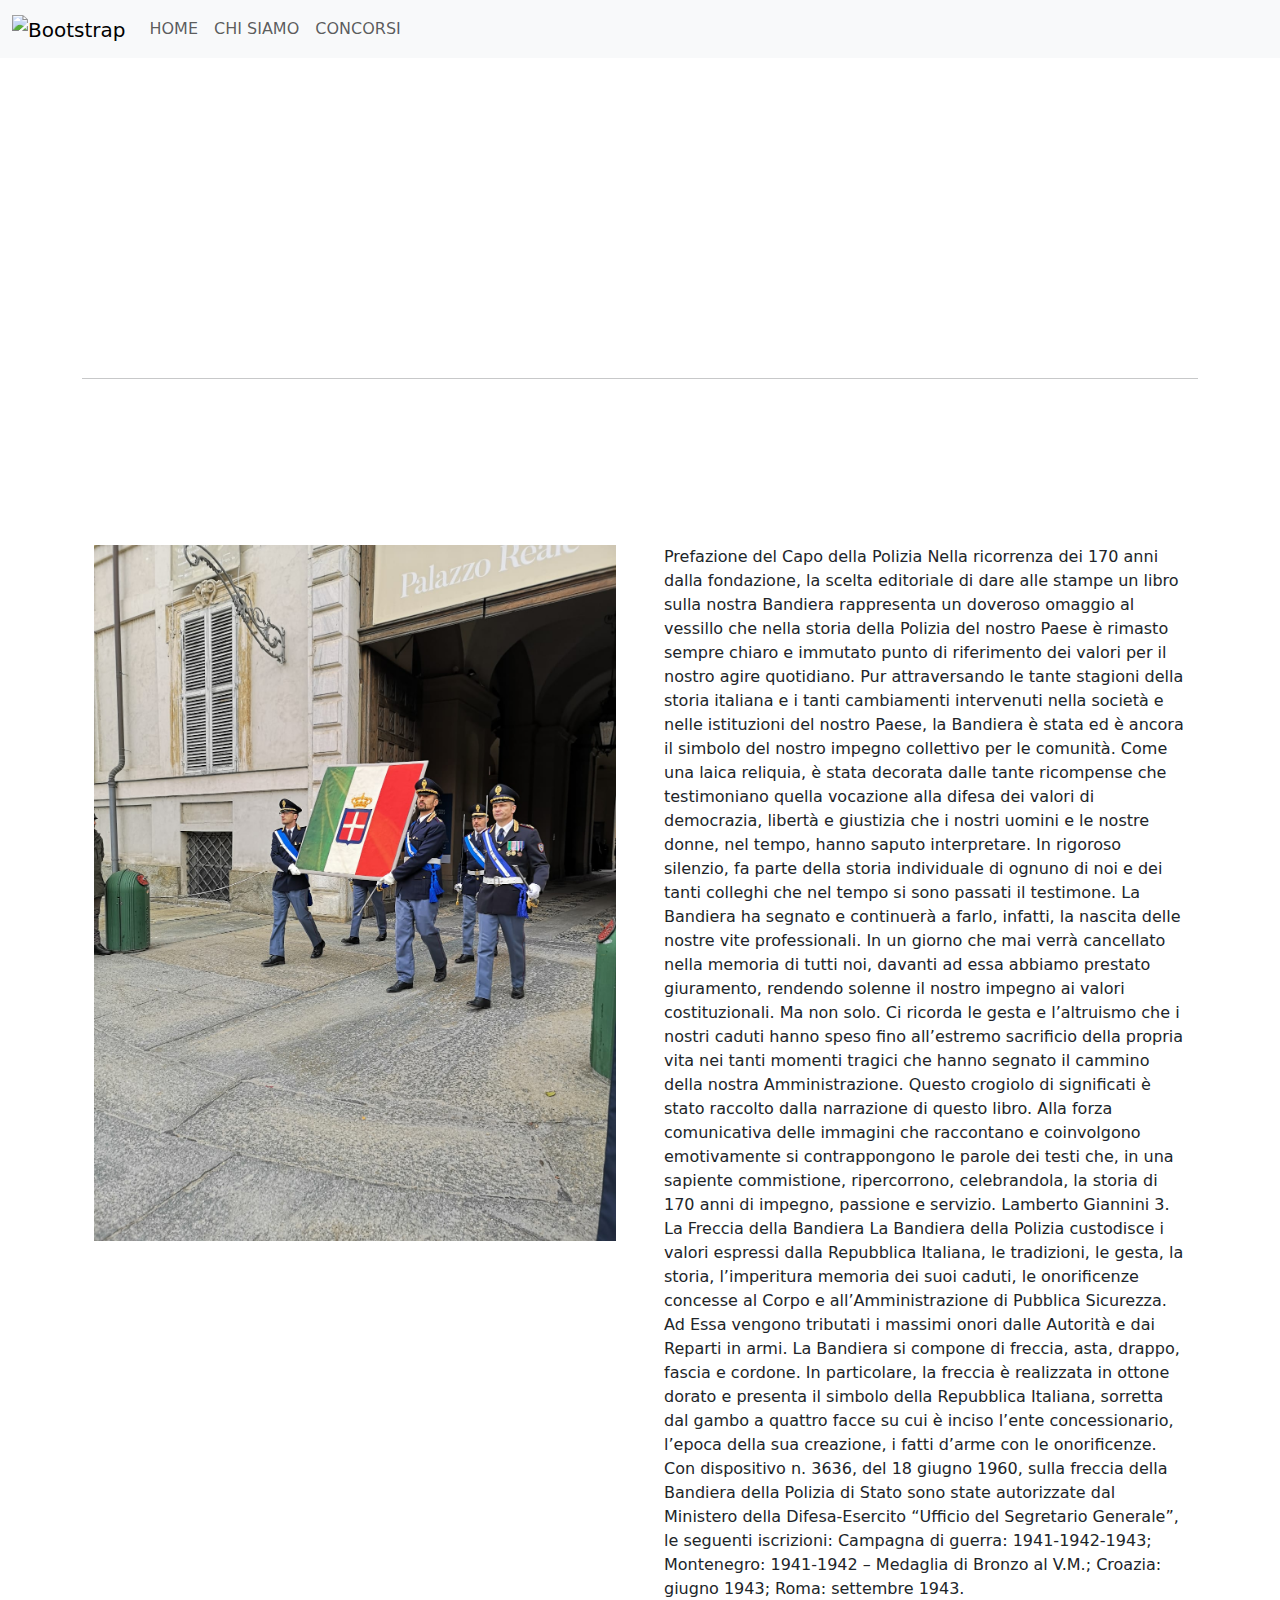
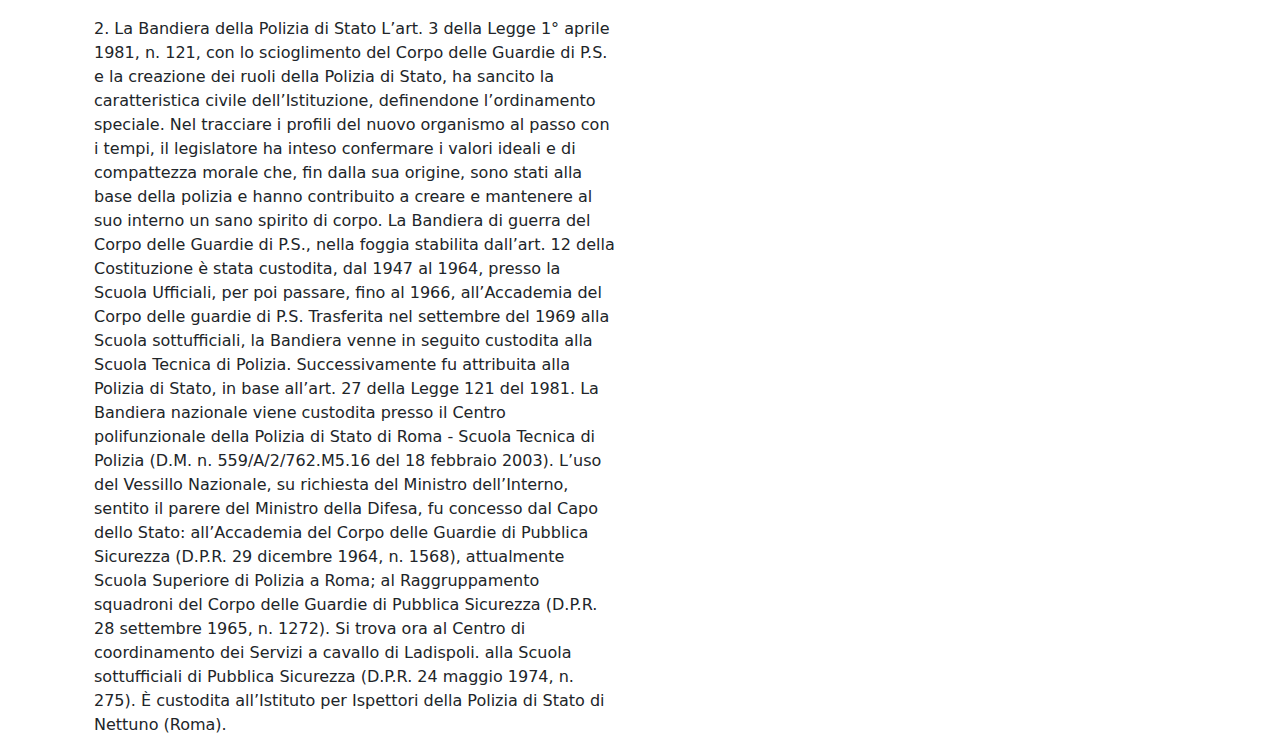
==== docs/chisiamo.html @ 99123ee3 "Add files via upload" ====
<!DOCTYPE html>
<html>
<head>
    <meta charset='utf-8'>
    <meta http-equiv='X-UA-Compatible' content='IE=edge'>
    <title>Questura di ROMA - IMPERIUM RP</title>
    <link rel="shortcut icon" href="scr/img/logo-removebg-preview.png" type="image/x-icon">
    <meta name='viewport' content='width=device-width, initial-scale=1'>
    <link href="https://cdn.jsdelivr.net/npm/bootstrap@5.3.3/dist/css/bootstrap.min.css" rel="stylesheet" integrity="sha384-QWTKZyjpPEjISv5WaRU9OFeRpok6YctnYmDr5pNlyT2bRjXh0JMhjY6hW+ALEwIH" crossorigin="anonymous">
    <link rel='stylesheet' type='text/css' media='screen' href='/scr/css/style.css'>
</head>
<header>
    <nav class="navbar navbar-expand-lg bg-body-tertiary">
        <div class="container-fluid">
          <a class="navbar-brand" href="index.html">
            <img src="/scr/img/logo-removebg-preview.png" alt="Bootstrap" width="60" height="60">
          </a>
          <button class="navbar-toggler" type="button" data-bs-toggle="collapse" data-bs-target="#navbarNav" aria-controls="navbarNav" aria-expanded="false" aria-label="Toggle navigation">
            <span class="navbar-toggler-icon"></span>
          </button>
          <div class="collapse navbar-collapse" id="navbarNav">
            <ul class="navbar-nav">
              <li class="nav-item">
                <a class="nav-link" href="index.html">HOME</a>
              </li>
              <li class="nav-item">
                <a class="nav-link" href="chisiamo.html">CHI SIAMO</a>
              </li>
              <li class="nav-item">
                <a class="nav-link" href="concorsi.html">CONCORSI</a>
              </li>
              
            </ul>
          </div>
        </div>
      </nav>
</header>
<body>
    <div class="parallax1">
        <div class="container">
            <h1 class="text-center" style="padding-top: 160px; color: white;">POLIZIA DI STATO <br><br> CHI SIAMO</h1>
            <hr class="hr">
        </div>
    </div>

    <div class="container" style="padding-top: 150px;">
        <div class="row">
            <div class="col-md-6">
                <div class="container d-flex justify-content-start" data-aos="fade-in">
                    <img src="scr/img/Untitled.png" height="550" width="550" class="img-fluid" alt="...">
                </div>
            </div>
            <div class="col-md-6">
                <div class="container text-start" data-aos="fade-right">
                    <p class="p" id="p">
                      Prefazione del Capo della Polizia Nella ricorrenza dei 170 anni dalla fondazione, la scelta editoriale di dare alle stampe un libro sulla nostra Bandiera rappresenta un doveroso omaggio al vessillo che nella storia della Polizia del nostro Paese è rimasto sempre chiaro e immutato punto di riferimento dei valori per il nostro agire quotidiano. Pur attraversando le tante stagioni della storia italiana e i tanti cambiamenti intervenuti nella società e nelle istituzioni del nostro Paese, la Bandiera è stata ed è ancora il simbolo del nostro impegno collettivo per le comunità. Come una laica reliquia, è stata decorata dalle tante ricompense che testimoniano quella vocazione alla difesa dei valori di democrazia, libertà e giustizia che i nostri uomini e le nostre donne, nel tempo, hanno saputo interpretare. In rigoroso silenzio, fa parte della storia individuale di ognuno di noi e dei tanti colleghi che nel tempo si sono passati il testimone. La Bandiera ha segnato e continuerà a farlo, infatti, la nascita delle nostre vite professionali. In un giorno che mai verrà cancellato nella memoria di tutti noi, davanti ad essa abbiamo prestato giuramento, rendendo solenne il nostro impegno ai valori costituzionali. Ma non solo. Ci ricorda le gesta e l’altruismo che i nostri caduti hanno speso fino all’estremo sacrificio della propria vita nei tanti momenti tragici che hanno segnato il cammino della nostra Amministrazione. Questo crogiolo di significati è stato raccolto dalla narrazione di questo libro. Alla forza comunicativa delle immagini che raccontano e coinvolgono emotivamente si contrappongono le parole dei testi che, in una sapiente commistione, ripercorrono, celebrandola, la storia di 170 anni di impegno, passione e servizio. Lamberto Giannini 3. La Freccia della Bandiera La Bandiera della Polizia custodisce i valori espressi dalla Repubblica Italiana, le tradizioni, le gesta, la storia, l’imperitura memoria dei suoi caduti, le onorificenze concesse al Corpo e all’Amministrazione di Pubblica Sicurezza. Ad Essa vengono tributati i massimi onori dalle Autorità e dai Reparti in armi. La Bandiera si compone di freccia, asta, drappo, fascia e cordone. In particolare, la freccia è realizzata in ottone dorato e presenta il simbolo della Repubblica Italiana, sorretta dal gambo a quattro facce su cui è inciso l’ente concessionario, l’epoca della sua creazione, i fatti d’arme con le onorificenze. Con dispositivo n. 3636, del 18 giugno 1960, sulla freccia della Bandiera della Polizia di Stato sono state autorizzate dal Ministero della Difesa-Esercito “Ufficio del Segretario Generale”, le seguenti iscrizioni: Campagna di guerra: 1941-1942-1943; Montenegro: 1941-1942 – Medaglia di Bronzo al V.M.; Croazia: giugno 1943; Roma: settembre 1943.
                    </p>
                </div>
            </div>
        </div>
    </div>
    <div class="container">
        <div class="row">
            <div class="col-md-6">
                <div class="container d-flex justify-content-start" data-aos="fade-in">
                    2. La Bandiera della Polizia di Stato
L’art. 3 della Legge 1° aprile 1981, n. 121, con lo scioglimento del Corpo delle Guardie di P.S. e la creazione dei ruoli della Polizia di Stato, ha sancito la caratteristica civile dell’Istituzione, definendone l’ordinamento speciale. Nel tracciare i profili del nuovo organismo al passo con i tempi, il legislatore ha inteso confermare i valori ideali e di compattezza morale che, fin dalla sua origine, sono stati alla base della polizia e hanno contribuito a creare e mantenere al suo interno un sano spirito di corpo. La Bandiera di guerra del Corpo delle Guardie di P.S., nella foggia stabilita dall’art. 12 della Costituzione è stata custodita, dal 1947 al 1964, presso la Scuola Ufficiali, per poi passare, fino al 1966, all’Accademia del Corpo delle guardie di P.S. Trasferita nel settembre del 1969 alla Scuola sottufficiali, la Bandiera venne in seguito custodita alla Scuola Tecnica di Polizia. Successivamente fu attribuita alla Polizia di Stato, in base all’art. 27 della Legge 121 del 1981. La Bandiera nazionale viene custodita presso il Centro polifunzionale della Polizia di Stato di Roma - Scuola Tecnica di Polizia (D.M. n. 559/A/2/762.M5.16 del 18 febbraio 2003). L’uso del Vessillo Nazionale, su richiesta del Ministro dell’Interno, sentito il parere del Ministro della Difesa, fu concesso dal Capo dello Stato:
all’Accademia del Corpo delle Guardie di Pubblica Sicurezza (D.P.R. 29 dicembre 1964, n. 1568), attualmente Scuola Superiore di Polizia a Roma;
al Raggruppamento squadroni del Corpo delle Guardie di Pubblica Sicurezza (D.P.R. 28 settembre 1965, n. 1272). Si trova ora al Centro di coordinamento dei Servizi a cavallo di Ladispoli.
alla Scuola sottufficiali di Pubblica Sicurezza (D.P.R. 24 maggio 1974, n. 275). È custodita all’Istituto per Ispettori della Polizia di Stato di Nettuno (Roma).
                </div>
            </div>
            </div>
        </div>
    </div>

    
    <script src="https://cdn.jsdelivr.net/npm/bootstrap@5.3.3/dist/js/bootstrap.bundle.min.js" integrity="sha384-YvpcrYf0tY3lHB60NNkmXc5s9fDVZLESaAA55NDzOxhy9GkcIdslK1eN7N6jIeHz" crossorigin="anonymous"></script>
</body>
</html>
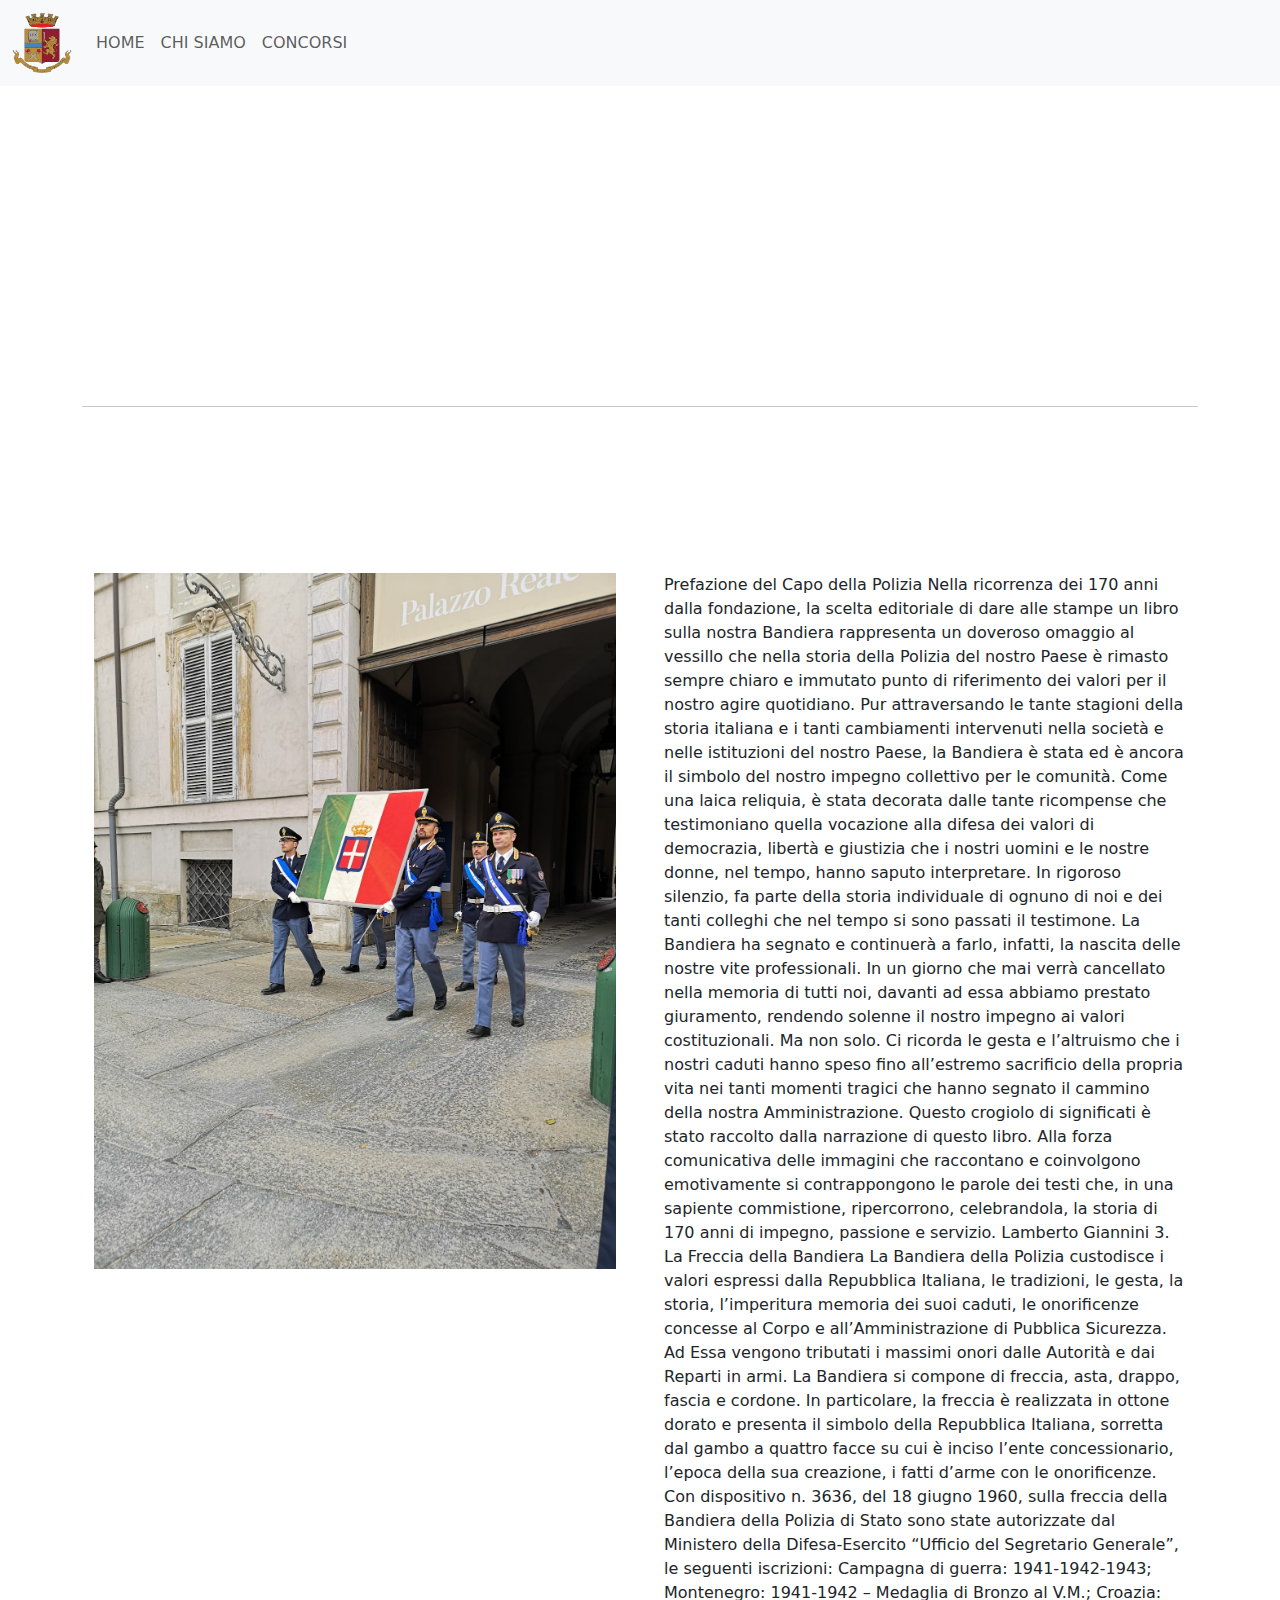
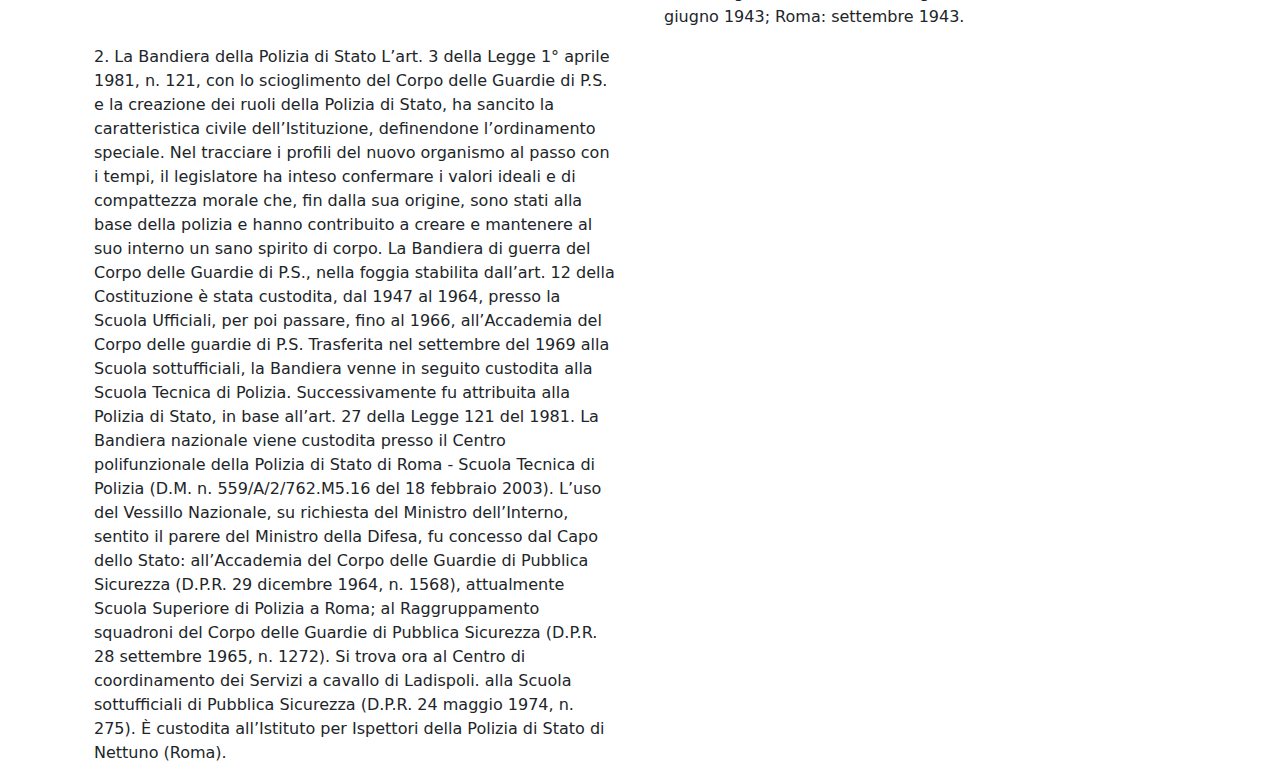
==== commit 39270f56: "Add files via upload" ====
--- a/docs/chisiamo.html
+++ b/docs/chisiamo.html
@@ -13,7 +13,7 @@
     <nav class="navbar navbar-expand-lg bg-body-tertiary">
         <div class="container-fluid">
           <a class="navbar-brand" href="index.html">
-            <img src="/scr/img/logo-removebg-preview.png" alt="Bootstrap" width="60" height="60">
+            <img src="scr/img/logo-removebg-preview.png" alt="Bootstrap" width="60" height="60">
           </a>
           <button class="navbar-toggler" type="button" data-bs-toggle="collapse" data-bs-target="#navbarNav" aria-controls="navbarNav" aria-expanded="false" aria-label="Toggle navigation">
             <span class="navbar-toggler-icon"></span>
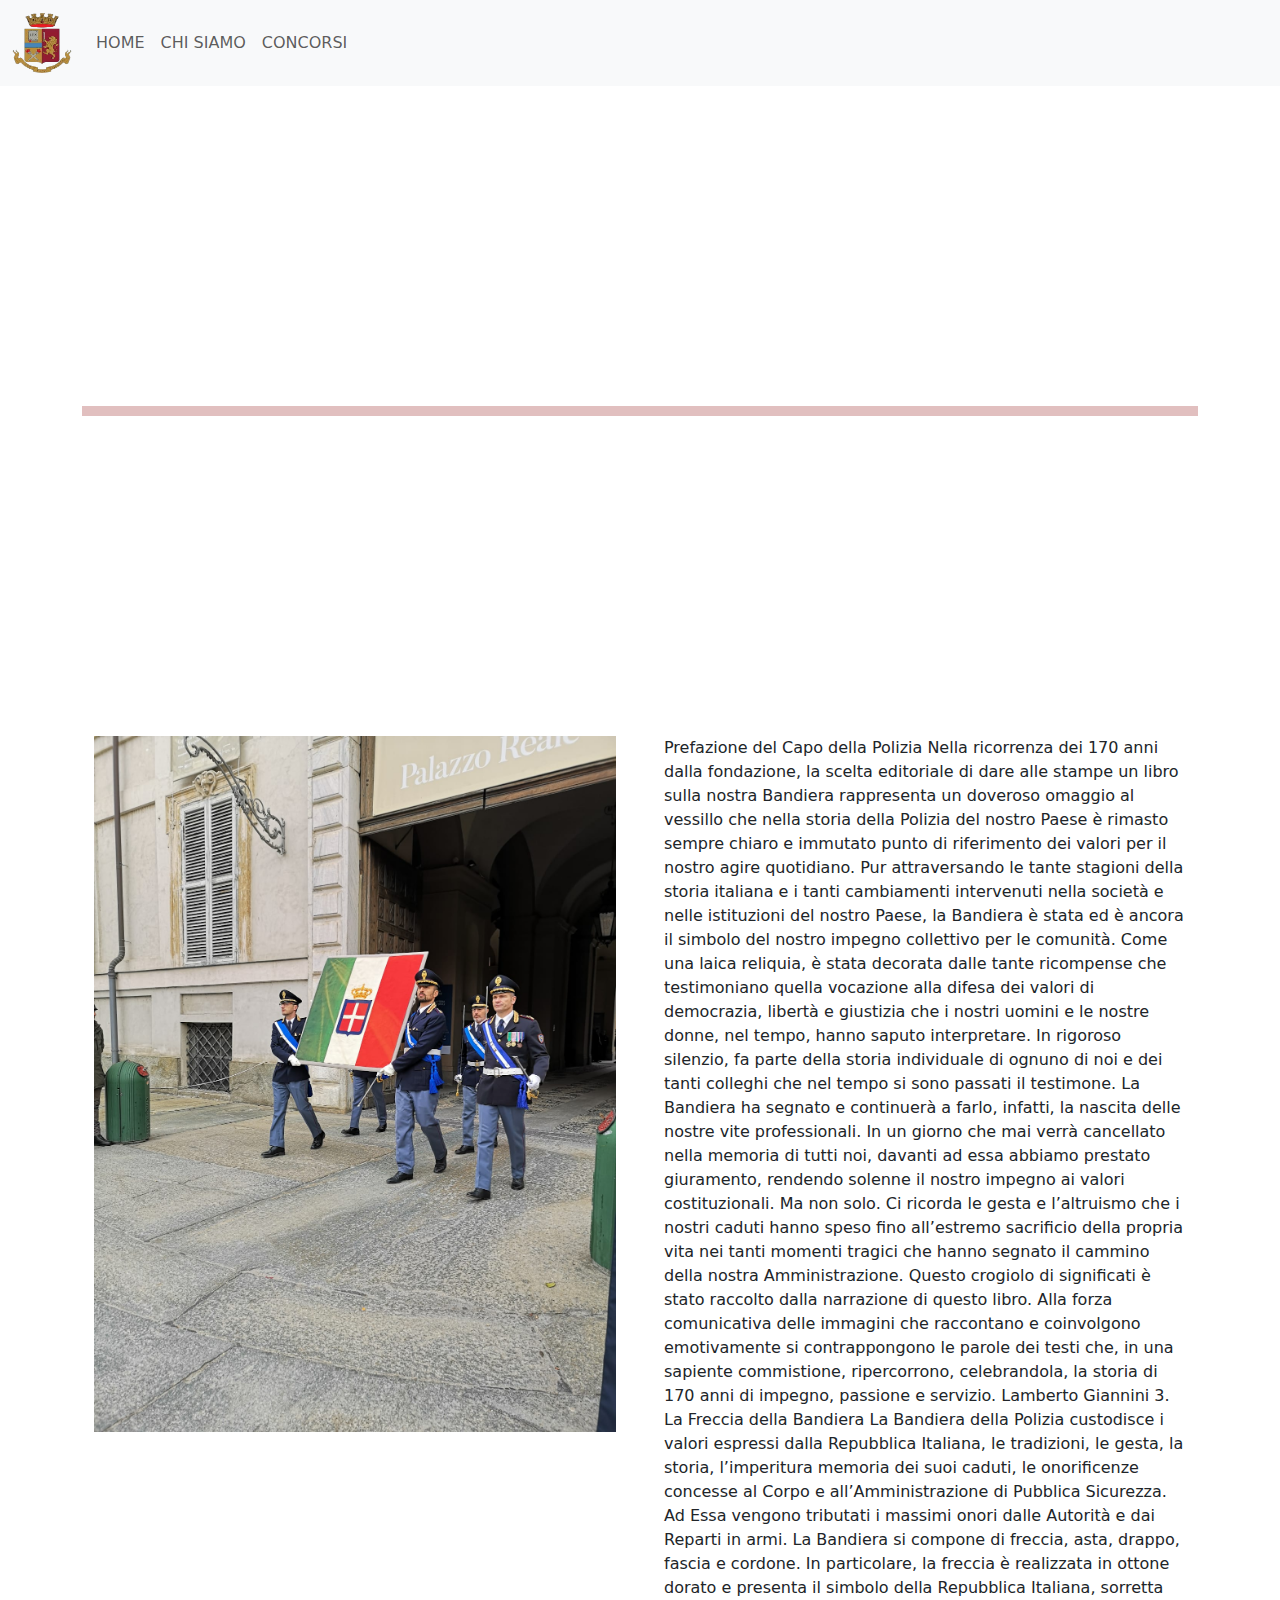
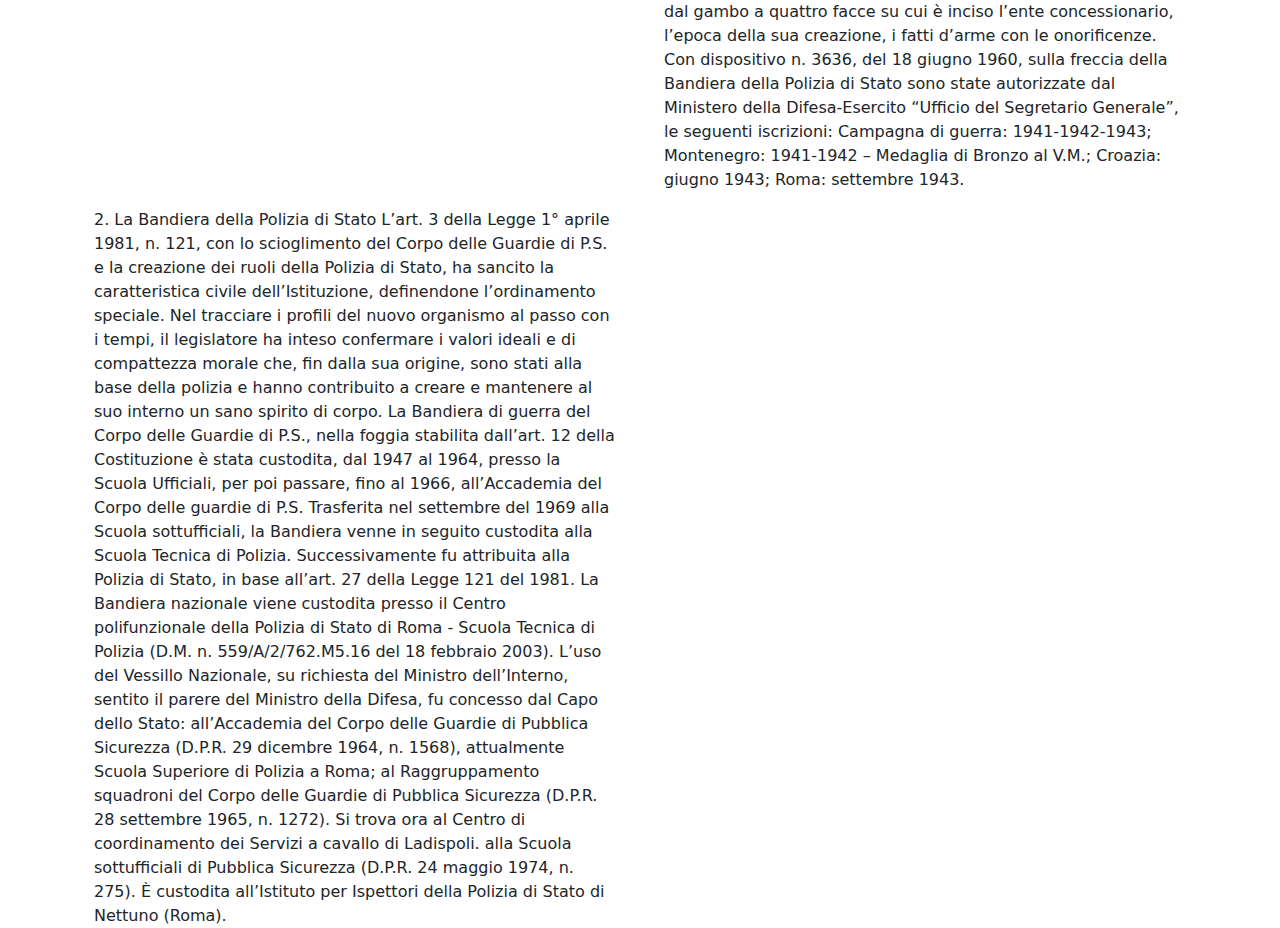
==== commit a159d0a2: "Add files via upload" ====
--- a/docs/chisiamo.html
+++ b/docs/chisiamo.html
@@ -7,7 +7,7 @@
     <link rel="shortcut icon" href="scr/img/logo-removebg-preview.png" type="image/x-icon">
     <meta name='viewport' content='width=device-width, initial-scale=1'>
     <link href="https://cdn.jsdelivr.net/npm/bootstrap@5.3.3/dist/css/bootstrap.min.css" rel="stylesheet" integrity="sha384-QWTKZyjpPEjISv5WaRU9OFeRpok6YctnYmDr5pNlyT2bRjXh0JMhjY6hW+ALEwIH" crossorigin="anonymous">
-    <link rel='stylesheet' type='text/css' media='screen' href='/scr/css/style.css'>
+    <link rel='stylesheet' type='text/css' media='screen' href='scr/css/style.css'>
 </head>
 <header>
     <nav class="navbar navbar-expand-lg bg-body-tertiary">
--- a/docs/scr/css/style.css
+++ b/docs/scr/css/style.css
@@ -0,0 +1,33 @@
+*
+{
+    margin: 0;
+    padding: 0;
+
+    scroll-behavior: smooth;
+}
+
+.parallax1
+{
+    background-image: url("scr/img/bg2.jpg");
+  
+    min-height: 500px;
+  
+    background-attachment: fixed;
+    background-position: center;
+    background-repeat: no-repeat;
+    background-size: cover;
+}
+
+.hr
+{
+    color: rgb(255, 0, 0);
+    background-color: rgb(134, 0, 0);
+    height: 10px;
+    border: 2px solid transparent;
+}
+
+.btn
+{
+    padding:  15px 15px 15px 15px;
+    border-radius: 20px;
+}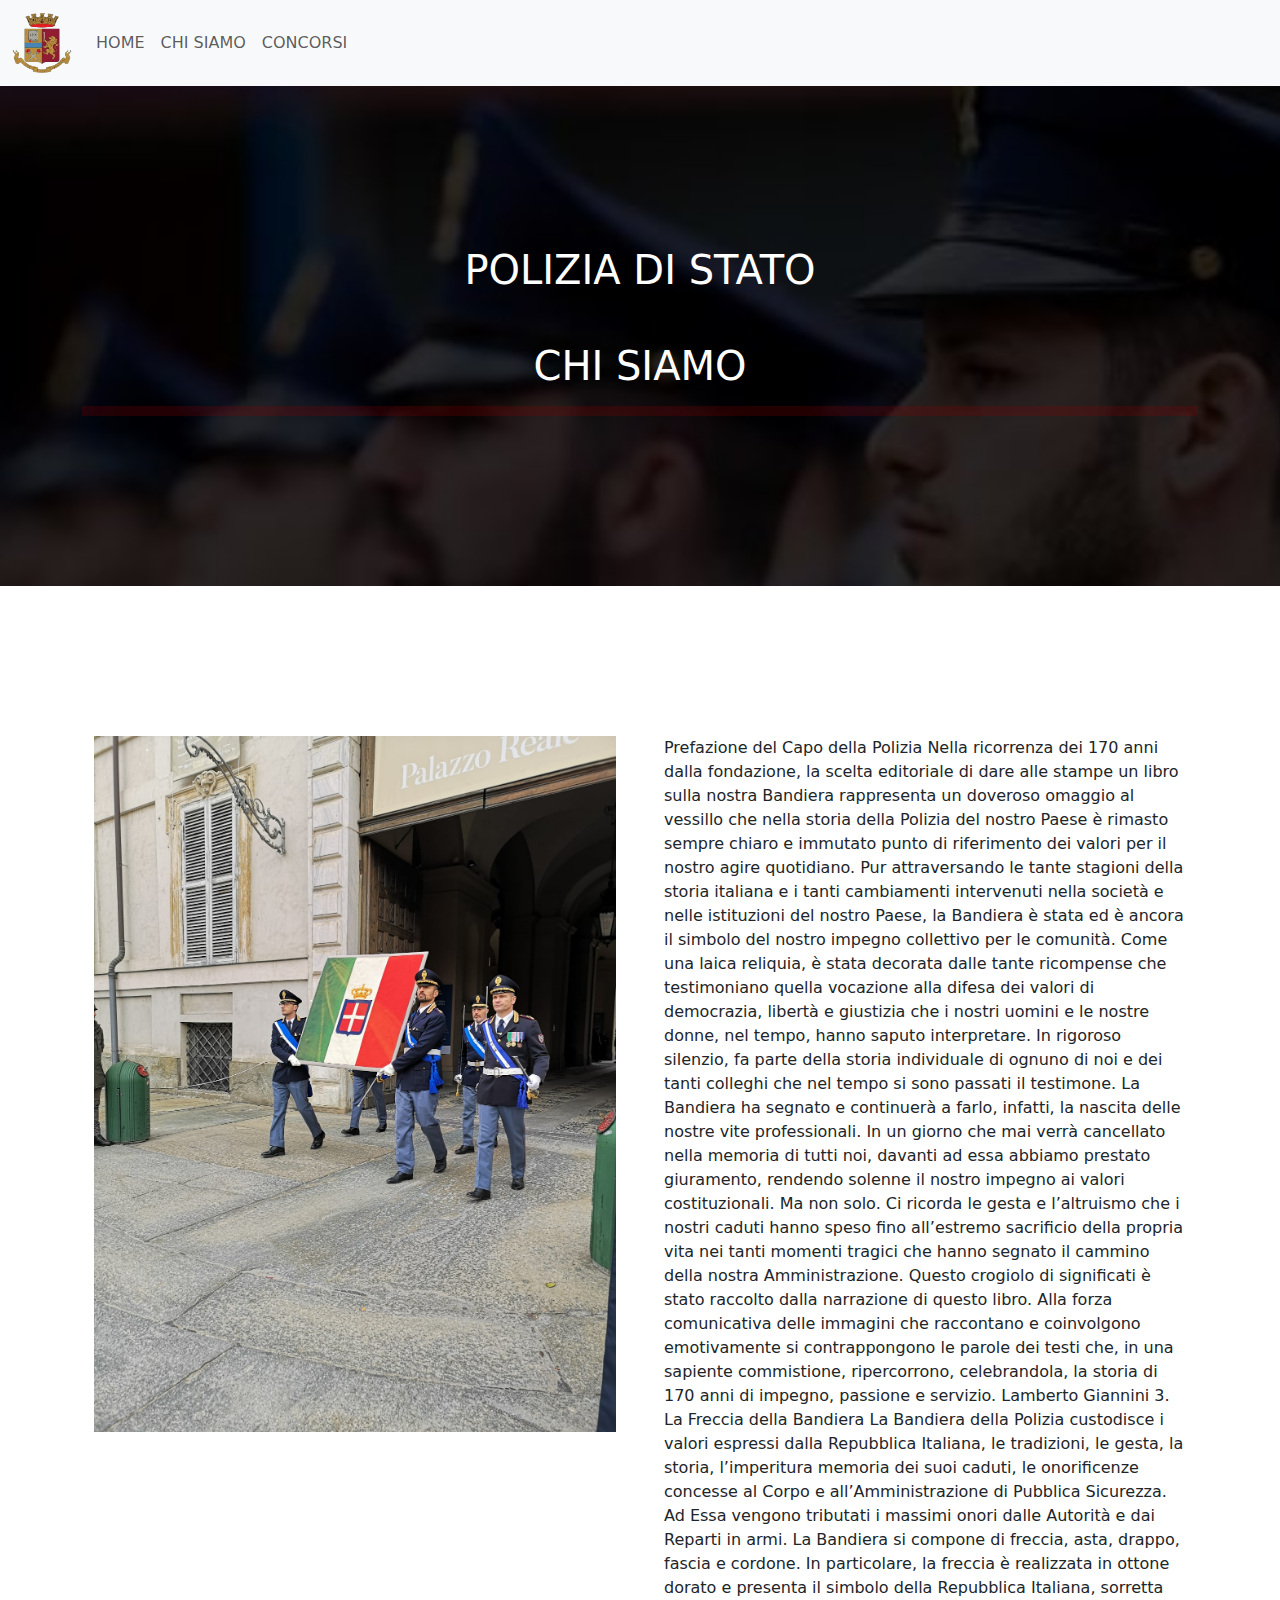
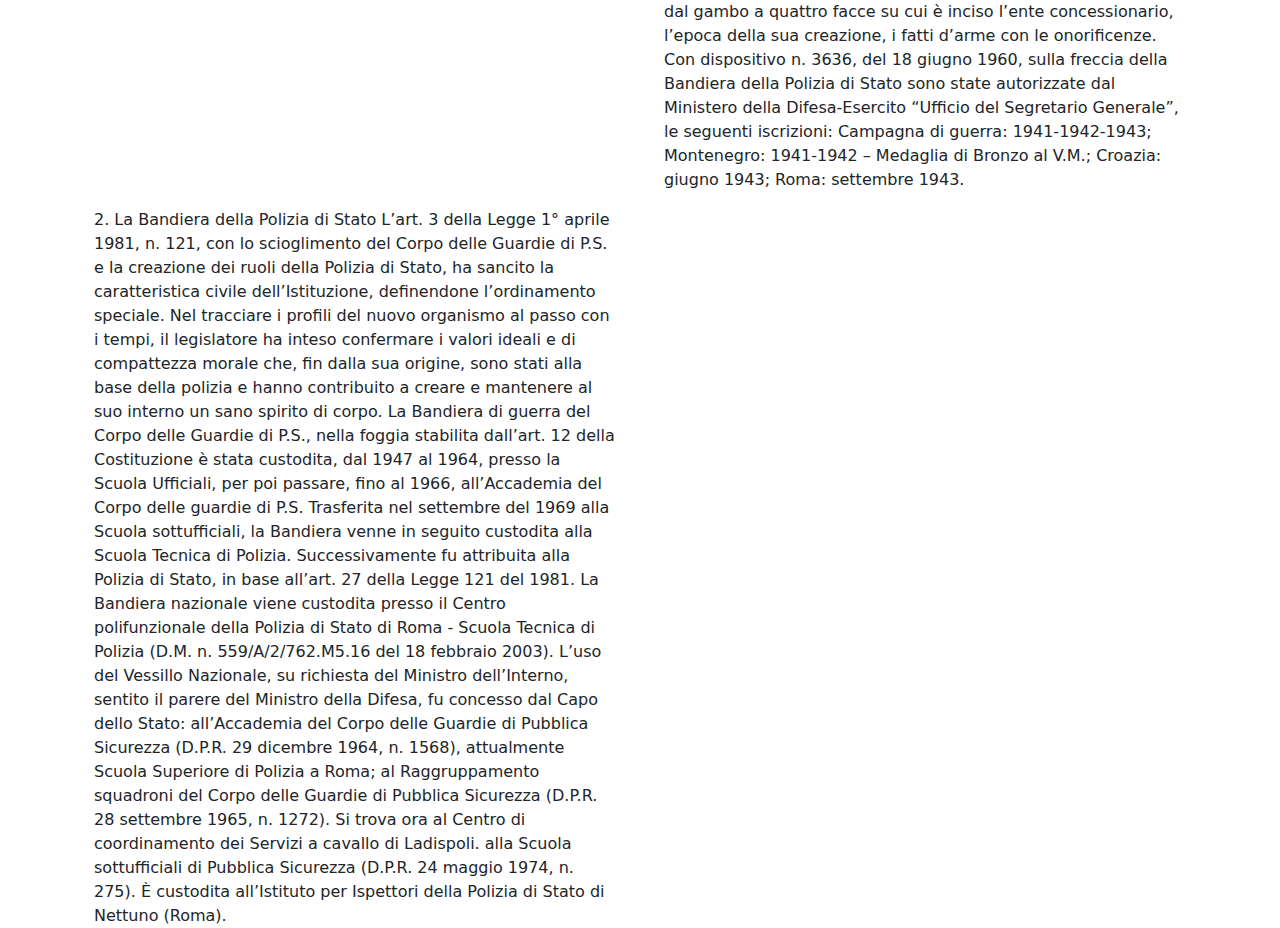
==== commit 2111140c: "Add files via upload" ====
--- a/docs/chisiamo.html
+++ b/docs/chisiamo.html
@@ -36,7 +36,7 @@
       </nav>
 </header>
 <body>
-    <div class="parallax1">
+    <div class="parallax1" style="background-image: url('scr/img/bg2.jpg');">
         <div class="container">
             <h1 class="text-center" style="padding-top: 160px; color: white;">POLIZIA DI STATO <br><br> CHI SIAMO</h1>
             <hr class="hr">
